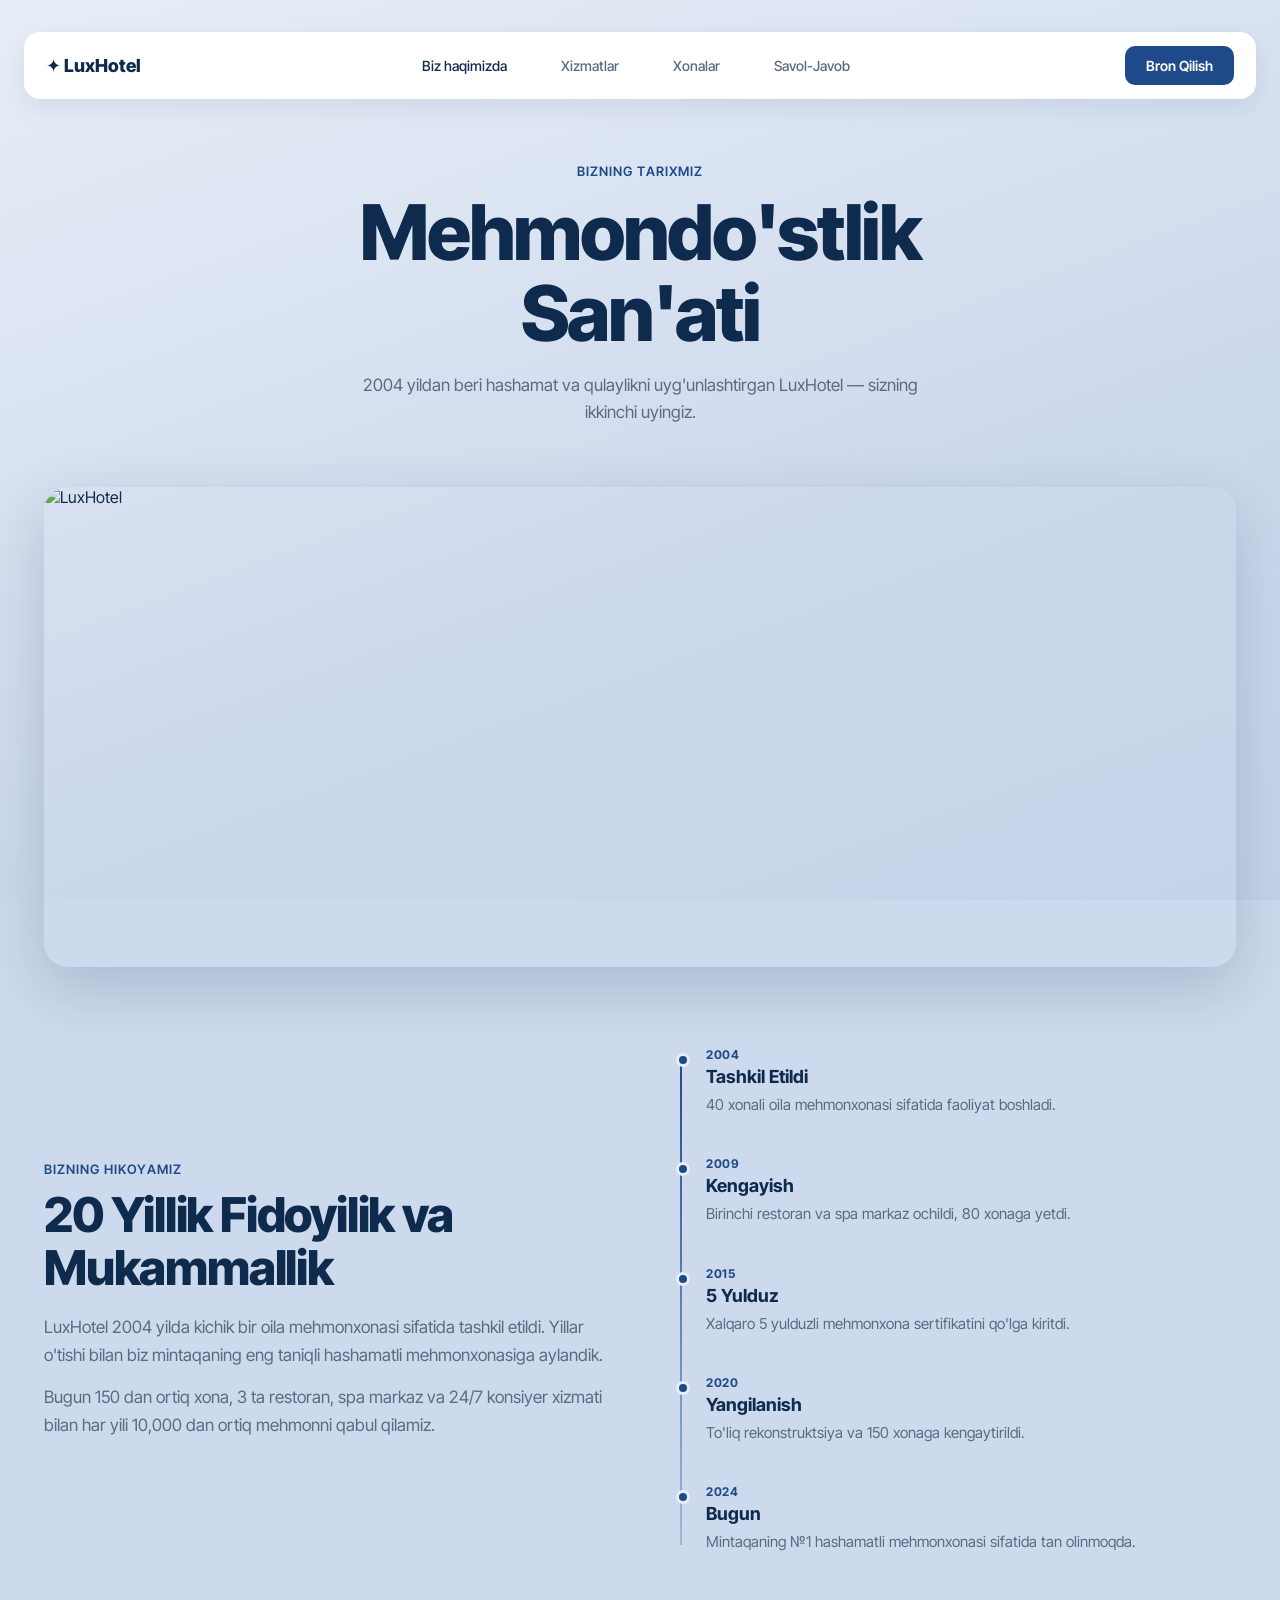
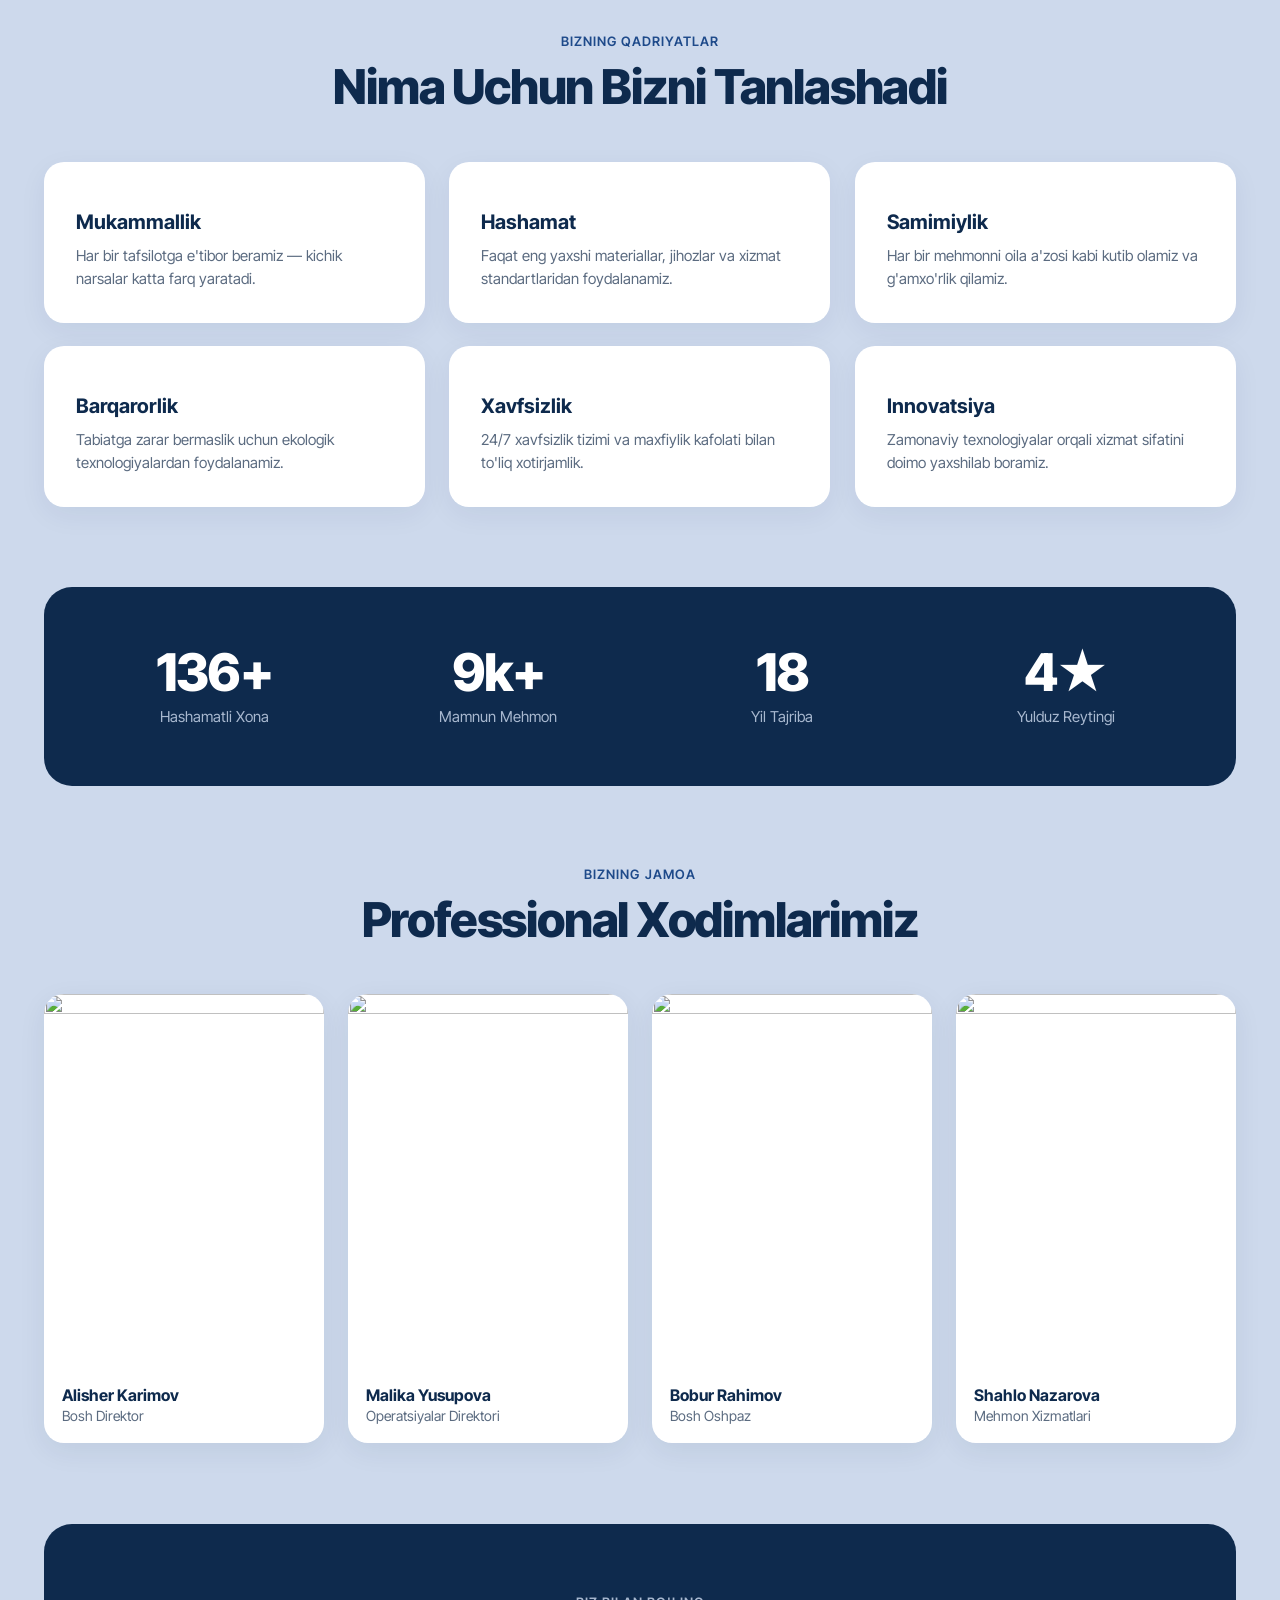
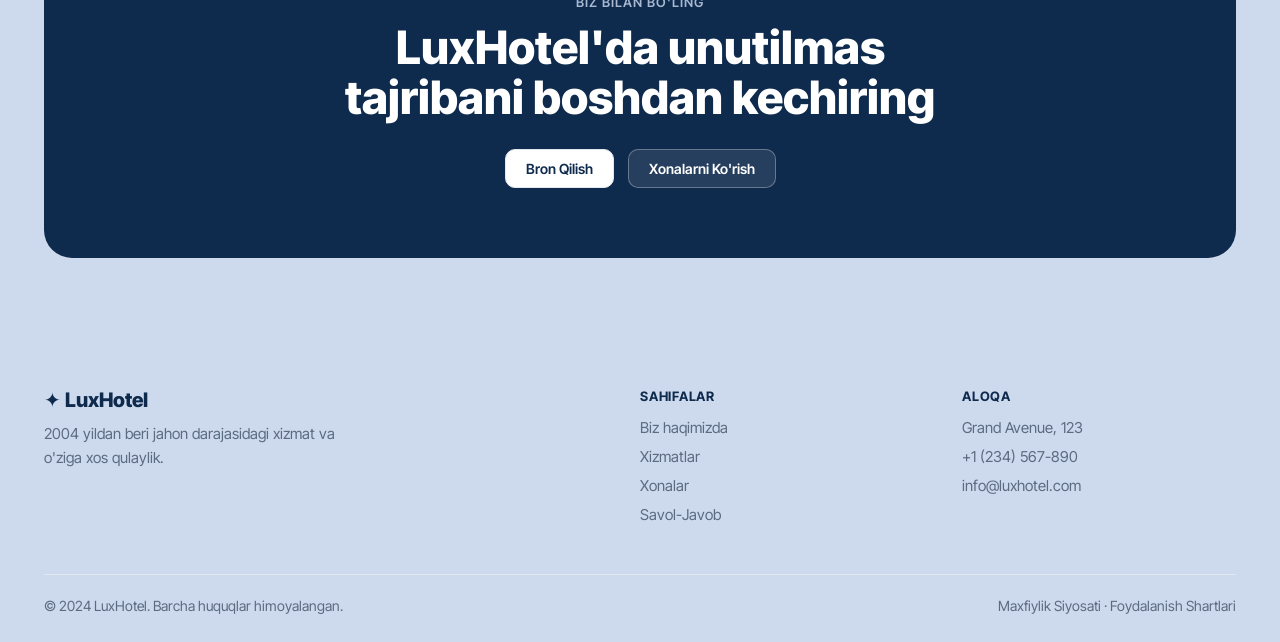
==== about.html @ 17b0aeeb "Add files via upload" ====
﻿<!DOCTYPE html>
<html lang="uz">
<head>
<meta charset="UTF-8"/>
<meta name="viewport" content="width=device-width, initial-scale=1.0"/>
<title>Biz Haqimizda — LuxHotel</title>
<link rel="preconnect" href="https://fonts.googleapis.com"/>
<link rel="preconnect" href="https://fonts.gstatic.com" crossorigin/>
<link href="https://fonts.googleapis.com/css2?family=Inter+Tight:wght@400;500;600;700;800&family=Inter:wght@300;400;500;600&display=swap" rel="stylesheet"/>
<link rel="stylesheet" href="https://iconsax.gitlab.io/i/icons.css"/>
<link rel="stylesheet" href="animate.css"/>
<style>
*,*::before,*::after{box-sizing:border-box;margin:0;padding:0}
:root{--navy:#0e2a4d;--primary:#1e4a8a;--muted:#5b6b80;--soft:#eef3fa}
html{scroll-behavior:smooth;background:#cdd9ec}
body{min-height:100vh;background:linear-gradient(160deg,#e8eef7 0%,#cdd9ec 60%,#c4d3e8 100%) fixed;background-color:#cdd9ec;color:var(--navy);font-family:"Inter Tight","Inter",system-ui,sans-serif;-webkit-font-smoothing:antialiased;overflow-x:hidden}
img{max-width:100%;display:block}
a{color:inherit;text-decoration:none}
.container{max-width:1240px;margin:0 auto;padding:0 24px}
.nav-wrap{position:sticky;top:16px;z-index:100;padding:16px 24px 0}
.nav{max-width:1240px;margin:0 auto;background:#fff;border-radius:16px;padding:14px 22px;display:flex;align-items:center;justify-content:space-between;box-shadow:0 8px 24px rgba(14,42,77,.08)}
.brand{font-weight:800;font-size:18px;color:var(--navy)}
.nav-links{display:flex;gap:24px}
.nav-links a{font-size:14px;font-weight:500;color:var(--muted);transition:.2s;display:flex;align-items:center;gap:6px;padding:8px 12px;border-radius:8px}.nav-links a:hover{background:var(--soft)}
.nav-links a:hover,.nav-links a.active{color:var(--navy)}
.btn{display:inline-flex;align-items:center;justify-content:center;border-radius:10px;padding:10px 20px;font-weight:600;font-size:14px;border:1px solid transparent;cursor:pointer;transition:.2s;font-family:inherit}
.btn-primary{background:var(--primary);color:#fff}
.btn-primary:hover{background:#173f78;transform:translateY(-1px)}
.btn-outline{background:#fff;color:var(--navy);border-color:#e3e8ef}
.btn-outline:hover{border-color:var(--primary);color:var(--primary)}
.hamburger{display:none;flex-direction:column;gap:5px;cursor:pointer;padding:6px;background:var(--primary);border-radius:10px;border:none}
.hamburger span{display:block;width:20px;height:2px;background:#fff;transition:.3s}
.hamburger.open span:nth-child(1){transform:translateY(7px) rotate(45deg)}
.hamburger.open span:nth-child(2){opacity:0}
.hamburger.open span:nth-child(3){transform:translateY(-7px) rotate(-45deg)}
.mobile-menu{display:none;position:fixed;inset:0;background:rgba(14,42,77,.6);backdrop-filter:blur(4px);z-index:99;opacity:0;transition:opacity .3s}
.mobile-menu.open{opacity:1}
.mobile-menu-panel{position:absolute;top:0;right:0;width:280px;height:100%;background:#fff;padding:80px 32px 32px;display:flex;flex-direction:column;gap:20px;transform:translateX(100%);transition:transform .35s cubic-bezier(.4,0,.2,1)}
.mobile-menu.open .mobile-menu-panel{transform:translateX(0)}
.mobile-menu-panel a{font-size:18px;font-weight:600;color:var(--navy);padding:10px 0;border-bottom:1px solid #eef2f7}
.mobile-menu-panel .btn{margin-top:10px;width:100%}
/* PAGE HERO */
.page-hero{padding:80px 0 60px;text-align:center}
.page-hero .eyebrow{color:var(--primary);font-weight:600;font-size:13px;letter-spacing:.08em;text-transform:uppercase;margin-bottom:14px}
.page-hero h1{font-size:clamp(38px,6vw,80px);font-weight:800;line-height:1.05;letter-spacing:-.03em;color:var(--navy)}
.page-hero p{max-width:600px;margin:18px auto 0;color:var(--muted);font-size:17px;line-height:1.6}
/* BLOCKS */
.block{padding:80px 0}
.h2{font-size:clamp(28px,4vw,48px);font-weight:800;line-height:1.1;letter-spacing:-.025em;color:var(--navy)}
.eyebrow{color:var(--primary);font-weight:600;font-size:13px;letter-spacing:.08em;text-transform:uppercase;margin-bottom:12px}
.lead{color:var(--muted);font-size:17px;line-height:1.65;max-width:560px}
.two-col{display:grid;grid-template-columns:1fr 1fr;gap:60px;align-items:center}
/* TIMELINE */
.timeline{position:relative;padding-left:36px}
.timeline::before{content:"";position:absolute;left:10px;top:8px;bottom:8px;width:2px;background:linear-gradient(180deg,var(--primary),#a0b8d8)}
.tl-item{position:relative;margin-bottom:40px}
.tl-item:last-child{margin-bottom:0}
.tl-dot{position:absolute;left:-30px;top:6px;width:14px;height:14px;border-radius:50%;background:var(--primary);border:3px solid #e8eef7}
.tl-year{font-size:12px;font-weight:700;color:var(--primary);letter-spacing:.06em;margin-bottom:4px}
.tl-title{font-size:18px;font-weight:700;color:var(--navy);margin-bottom:6px}
.tl-text{color:var(--muted);font-size:15px;line-height:1.55}
/* TEAM */
.team-grid{display:grid;grid-template-columns:repeat(4,1fr);gap:24px}
.team-card{background:#fff;border-radius:20px;overflow:hidden;box-shadow:0 8px 28px rgba(14,42,77,.07);transition:transform .3s,box-shadow .3s}
.team-card:hover{transform:translateY(-6px);box-shadow:0 20px 50px rgba(14,42,77,.13)}
.team-card img{width:100%;aspect-ratio:3/4;object-fit:cover;object-position:top}
.team-card .info{padding:18px}
.team-card strong{display:block;font-size:16px;color:var(--navy);font-weight:700}
.team-card span{color:var(--muted);font-size:14px}
/* VALUES */
.values-grid{display:grid;grid-template-columns:repeat(3,1fr);gap:24px}
.value-card{background:#fff;border-radius:20px;padding:32px;box-shadow:0 8px 28px rgba(14,42,77,.06);transition:transform .3s}
.value-card:hover{transform:translateY(-4px)}
.value-icon{font-size:36px;margin-bottom:16px}
.value-card h3{font-size:20px;font-weight:700;color:var(--navy);margin-bottom:10px}
.value-card p{color:var(--muted);font-size:15px;line-height:1.55}
/* STATS */
.stats{background:var(--navy);color:#fff;border-radius:28px;padding:60px 40px;display:grid;grid-template-columns:repeat(4,1fr);gap:24px;text-align:center}
.stat .num{font-size:52px;font-weight:800;letter-spacing:-.03em;line-height:1}
.stat .lbl{color:#a8b8cf;margin-top:8px;font-size:15px}
/* REVEAL */
.reveal{opacity:0;transform:translateY(36px);transition:opacity .7s ease,transform .7s ease}
.reveal.visible{opacity:1;transform:translateY(0)}
.reveal-left{opacity:0;transform:translateX(-40px);transition:opacity .7s ease,transform .7s ease}
.reveal-left.visible{opacity:1;transform:translateX(0)}
.reveal-right{opacity:0;transform:translateX(40px);transition:opacity .7s ease,transform .7s ease}
.reveal-right.visible{opacity:1;transform:translateX(0)}
/* CTA */
.cta-section{background:var(--navy);color:#fff;border-radius:28px;padding:70px 40px;text-align:center}
.cta-section h2{font-size:clamp(28px,4vw,46px);font-weight:800;max-width:600px;margin:0 auto 26px;line-height:1.1}
footer{padding:50px 0 28px}
.footer-grid{display:grid;grid-template-columns:2fr 1fr 1fr;gap:48px;margin-bottom:40px}
.footer-brand{font-weight:800;font-size:20px;color:var(--navy);margin-bottom:10px}
.footer-desc{color:var(--muted);font-size:15px;line-height:1.6;max-width:300px}
.footer-col h4{font-size:13px;font-weight:700;color:var(--navy);text-transform:uppercase;letter-spacing:.06em;margin-bottom:14px}
.footer-col a{display:block;color:var(--muted);font-size:15px;margin-bottom:10px;transition:color .2s}
.footer-col a:hover{color:var(--primary)}
.footer-bottom{border-top:1px solid #e3e8ef;padding-top:22px;display:flex;justify-content:space-between}
.footer-bottom p{color:var(--muted);font-size:14px}
@media(max-width:900px){.two-col,.values-grid{grid-template-columns:1fr}.team-grid{grid-template-columns:1fr 1fr}.stats{grid-template-columns:1fr 1fr}.footer-grid{grid-template-columns:1fr 1fr}.nav-links{display:none}.hamburger{display:flex}.mobile-menu{display:block}}
@media(max-width:600px){.team-grid{grid-template-columns:1fr 1fr}.footer-grid{grid-template-columns:1fr}.footer-bottom{flex-direction:column;gap:6px}}
</style>
</head>
<body>

<div class="mobile-menu" id="mobileMenu">
  <div class="mobile-menu-panel">
    <a href="about.html" onclick="closeMenu()"><i class="iconsax" icon-name="info-circle"></i>Biz haqimizda</a>
    <a href="services.html" onclick="closeMenu()"><i class="iconsax" icon-name="briefcase"></i>Xizmatlar</a>
    <a href="rooms.html" onclick="closeMenu()"><i class="iconsax" icon-name="home-2"></i>Xonalar</a>
    <a href="faq.html" onclick="closeMenu()"><i class="iconsax" icon-name="message-question"></i>Savol-Javob</a>
    <a href="index.html#booking" class="btn btn-primary" onclick="closeMenu()"><i class="iconsax" icon-name="calendar-1"></i>Bron Qilish</a>
  </div>
</div>

<div class="nav-wrap">
  <nav class="nav" id="mainNav">
    <a href="index.html" class="brand">✦ LuxHotel</a>
    <div class="nav-links">
      <a href="about.html" class="active"><i class="iconsax" icon-name="info-circle"></i>Biz haqimizda</a>
      <a href="services.html"><i class="iconsax" icon-name="briefcase"></i>Xizmatlar</a>
      <a href="rooms.html"><i class="iconsax" icon-name="home-2"></i>Xonalar</a>
      <a href="faq.html"><i class="iconsax" icon-name="message-question"></i>Savol-Javob</a>
    </div>
    <div style="display:flex;gap:10px;align-items:center">
      <a href="index.html#booking" class="btn btn-primary"><i class="iconsax" icon-name="calendar-1"></i>Bron Qilish</a>
      <button class="hamburger" id="hamburger" onclick="toggleMenu()"><span></span><span></span><span></span></button>
    </div>
  </nav>
</div>

<!-- PAGE HERO -->
<div class="page-hero">
  <div class="container">
    <div class="eyebrow"><i class="iconsax" icon-name="buildings-2"></i>Bizning Tarixmiz</div>
    <h1>Mehmondo'stlik<br/>San'ati</h1>
    <p>2004 yildan beri hashamat va qulaylikni uyg'unlashtirgan LuxHotel — sizning ikkinchi uyingiz.</p>
  </div>
</div>

<!-- HERO IMAGE -->
<div class="container reveal">
  <img src="https://images.unsplash.com/photo-1542314831-068cd1dbfeeb?w=1200&q=80" alt="LuxHotel" style="width:100%;border-radius:24px;height:480px;object-fit:cover;box-shadow:0 20px 60px rgba(14,42,77,.18)"/>
</div>

<!-- STORY -->
<section class="block">
  <div class="container two-col">
    <div data-anim="right">
      <div class="eyebrow"><i class="iconsax" icon-name="book-1"></i>Bizning Hikoyamiz</div>
      <h2 class="h2">20 Yillik Fidoyilik va Mukammallik</h2>
      <p class="lead" style="margin-top:18px">LuxHotel 2004 yilda kichik bir oila mehmonxonasi sifatida tashkil etildi. Yillar o'tishi bilan biz mintaqaning eng taniqli hashamatli mehmonxonasiga aylandik.</p>
      <p class="lead" style="margin-top:14px">Bugun 150 dan ortiq xona, 3 ta restoran, spa markaz va 24/7 konsiyer xizmati bilan har yili 10,000 dan ortiq mehmonni qabul qilamiz.</p>
    </div>
    <div data-anim="left">
      <div class="timeline">
        <div class="tl-item"><div class="tl-dot"></div><div class="tl-year">2004</div><div class="tl-title">Tashkil Etildi</div><div class="tl-text">40 xonali oila mehmonxonasi sifatida faoliyat boshladi.</div></div>
        <div class="tl-item"><div class="tl-dot"></div><div class="tl-year">2009</div><div class="tl-title">Kengayish</div><div class="tl-text">Birinchi restoran va spa markaz ochildi, 80 xonaga yetdi.</div></div>
        <div class="tl-item"><div class="tl-dot"></div><div class="tl-year">2015</div><div class="tl-title">5 Yulduz</div><div class="tl-text">Xalqaro 5 yulduzli mehmonxona sertifikatini qo'lga kiritdi.</div></div>
        <div class="tl-item"><div class="tl-dot"></div><div class="tl-year">2020</div><div class="tl-title">Yangilanish</div><div class="tl-text">To'liq rekonstruktsiya va 150 xonaga kengaytirildi.</div></div>
        <div class="tl-item"><div class="tl-dot"></div><div class="tl-year">2024</div><div class="tl-title">Bugun</div><div class="tl-text">Mintaqaning №1 hashamatli mehmonxonasi sifatida tan olinmoqda.</div></div>
      </div>
    </div>
  </div>
</section>

<!-- VALUES -->
<section class="block" style="padding-top:0">
  <div class="container">
    <div style="text-align:center;margin-bottom:48px" data-anim="up">
      <div class="eyebrow"><i class="iconsax" icon-name="star-1"></i>Bizning Qadriyatlar</div>
      <h2 class="h2">Nima Uchun Bizni Tanlashadi</h2>
    </div>
    <div class="values-grid" data-stagger>
      <div class="value-card reveal" style="transition-delay:.05s"><div class="value-icon"><i class="iconsax" icon-name="award" style="font-size:36px;color:var(--primary)"></i></div><h3>Mukammallik</h3><p>Har bir tafsilotga e'tibor beramiz — kichik narsalar katta farq yaratadi.</p></div>
      <div class="value-card reveal" style="transition-delay:.1s"><div class="value-icon"><i class="iconsax" icon-name="gem" style="font-size:36px;color:var(--primary)"></i></div><h3>Hashamat</h3><p>Faqat eng yaxshi materiallar, jihozlar va xizmat standartlaridan foydalanamiz.</p></div>
      <div class="value-card reveal" style="transition-delay:.15s"><div class="value-icon"><i class="iconsax" icon-name="heart" style="font-size:36px;color:var(--primary)"></i></div><h3>Samimiylik</h3><p>Har bir mehmonni oila a'zosi kabi kutib olamiz va g'amxo'rlik qilamiz.</p></div>
      <div class="value-card reveal" style="transition-delay:.2s"><div class="value-icon"><i class="iconsax" icon-name="leaf-1" style="font-size:36px;color:var(--primary)"></i></div><h3>Barqarorlik</h3><p>Tabiatga zarar bermaslik uchun ekologik texnologiyalardan foydalanamiz.</p></div>
      <div class="value-card reveal" style="transition-delay:.25s"><div class="value-icon"><i class="iconsax" icon-name="shield-tick" style="font-size:36px;color:var(--primary)"></i></div><h3>Xavfsizlik</h3><p>24/7 xavfsizlik tizimi va maxfiylik kafolati bilan to'liq xotirjamlik.</p></div>
      <div class="value-card reveal" style="transition-delay:.3s"><div class="value-icon"><i class="iconsax" icon-name="flash-1" style="font-size:36px;color:var(--primary)"></i></div><h3>Innovatsiya</h3><p>Zamonaviy texnologiyalar orqali xizmat sifatini doimo yaxshilab boramiz.</p></div>
    </div>
  </div>
</section>

<!-- STATS -->
<section class="block" style="padding-top:0">
  <div class="container">
    <div class="stats" data-anim="scale">
      <div class="stat"><div class="num" data-counter="150" data-suffix="+">0</div><div class="lbl">Hashamatli Xona</div></div>
      <div class="stat"><div class="num" data-counter="10" data-suffix="k+">0</div><div class="lbl">Mamnun Mehmon</div></div>
      <div class="stat"><div class="num" data-counter="20">0</div><div class="lbl">Yil Tajriba</div></div>
      <div class="stat"><div class="num" data-counter="5" data-suffix="★">0</div><div class="lbl">Yulduz Reytingi</div></div>
    </div>
  </div>
</section>

<!-- TEAM -->
<section class="block" style="padding-top:0">
  <div class="container">
    <div style="text-align:center;margin-bottom:48px" data-anim="up">
      <div class="eyebrow"><i class="iconsax" icon-name="people"></i>Bizning Jamoa</div>
      <h2 class="h2">Professional Xodimlarimiz</h2>
    </div>
    <div class="team-grid" data-stagger>
      <div class="team-card reveal" style="transition-delay:.05s">
        <img src="https://images.unsplash.com/photo-1560250097-0b93528c311a?w=400&q=80" alt=""/>
        <div class="info"><strong>Alisher Karimov</strong><span>Bosh Direktor</span></div>
      </div>
      <div class="team-card reveal" style="transition-delay:.1s">
        <img src="https://images.unsplash.com/photo-1573496359142-b8d87734a5a2?w=400&q=80" alt=""/>
        <div class="info"><strong>Malika Yusupova</strong><span>Operatsiyalar Direktori</span></div>
      </div>
      <div class="team-card reveal" style="transition-delay:.15s">
        <img src="https://images.unsplash.com/photo-1581091226825-a6a2a5aee158?w=400&q=80" alt=""/>
        <div class="info"><strong>Bobur Rahimov</strong><span>Bosh Oshpaz</span></div>
      </div>
      <div class="team-card reveal" style="transition-delay:.2s">
        <img src="https://images.unsplash.com/photo-1580489944761-15a19d654956?w=400&q=80" alt=""/>
        <div class="info"><strong>Shahlo Nazarova</strong><span>Mehmon Xizmatlari</span></div>
      </div>
    </div>
  </div>
</section>

<!-- CTA -->
<section class="block" style="padding-top:0">
  <div class="container">
    <div class="cta-section reveal">
      <div class="eyebrow" style="color:#a8b8cf">Biz bilan bo'ling</div>
      <h2>LuxHotel'da unutilmas tajribani boshdan kechiring</h2>
      <div style="display:flex;gap:14px;justify-content:center;flex-wrap:wrap">
        <a href="index.html#booking" class="btn btn-outline"><i class="iconsax" icon-name="calendar-1"></i>Bron Qilish</a>
        <a href="rooms.html" class="btn" style="background:rgba(255,255,255,.1);color:#fff;border-color:rgba(255,255,255,.3)">Xonalarni Ko'rish</a>
      </div>
    </div>
  </div>
</section>

<footer>
  <div class="container">
    <div class="footer-grid">
      <div>
        <div class="footer-brand">✦ LuxHotel</div>
        <p class="footer-desc">2004 yildan beri jahon darajasidagi xizmat va o'ziga xos qulaylik.</p>
      </div>
      <div class="footer-col">
        <h4>Sahifalar</h4>
        <a href="about.html">Biz haqimizda</a>
        <a href="services.html"><i class="iconsax" icon-name="briefcase"></i>Xizmatlar</a>
        <a href="rooms.html"><i class="iconsax" icon-name="home-2"></i>Xonalar</a>
        <a href="faq.html"><i class="iconsax" icon-name="message-question"></i>Savol-Javob</a>
      </div>
      <div class="footer-col">
        <h4>Aloqa</h4>
        <a href="#">Grand Avenue, 123</a>
        <a href="tel:+1234567890">+1 (234) 567-890</a>
        <a href="mailto:info@luxhotel.com">info@luxhotel.com</a>
      </div>
    </div>
    <div class="footer-bottom">
      <p>© 2024 LuxHotel. Barcha huquqlar himoyalangan.</p>
      <p>Maxfiylik Siyosati · Foydalanish Shartlari</p>
    </div>
  </div>
</footer>

<script src="animate.js"></script>
<script>
function toggleMenu(){const m=document.getElementById('mobileMenu'),h=document.getElementById('hamburger');m.classList.toggle('open');h.classList.toggle('open');document.body.style.overflow=m.classList.contains('open')?'hidden':'';}
function closeMenu(){const m=document.getElementById('mobileMenu'),h=document.getElementById('hamburger');m.classList.remove('open');h.classList.remove('open');document.body.style.overflow='';}
document.getElementById('mobileMenu').addEventListener('click',function(e){if(e.target===this)closeMenu();});
window.addEventListener('scroll',()=>{document.getElementById('mainNav').classList.toggle('scrolled',scrollY>60);});
const ro=new IntersectionObserver(e=>{e.forEach(x=>{if(x.isIntersecting){x.target.classList.add('visible');ro.unobserve(x.target);}});},{threshold:.12});
document.querySelectorAll('.reveal,.reveal-left,.reveal-right').forEach(el=>ro.observe(el));
const co=new IntersectionObserver(e=>{e.forEach(x=>{if(!x.isIntersecting)return;const el=x.target,t=+el.dataset.target,s=el.querySelector('span');let n=0;const ti=setInterval(()=>{n+=t/120;el.childNodes[0].nodeValue=Math.min(Math.floor(n),t).toLocaleString();if(n>=t)clearInterval(ti);},16);co.unobserve(x.target);});},{threshold:.5});
document.querySelectorAll('.num[data-target]').forEach(el=>co.observe(el));
</script>
</body>
</html>
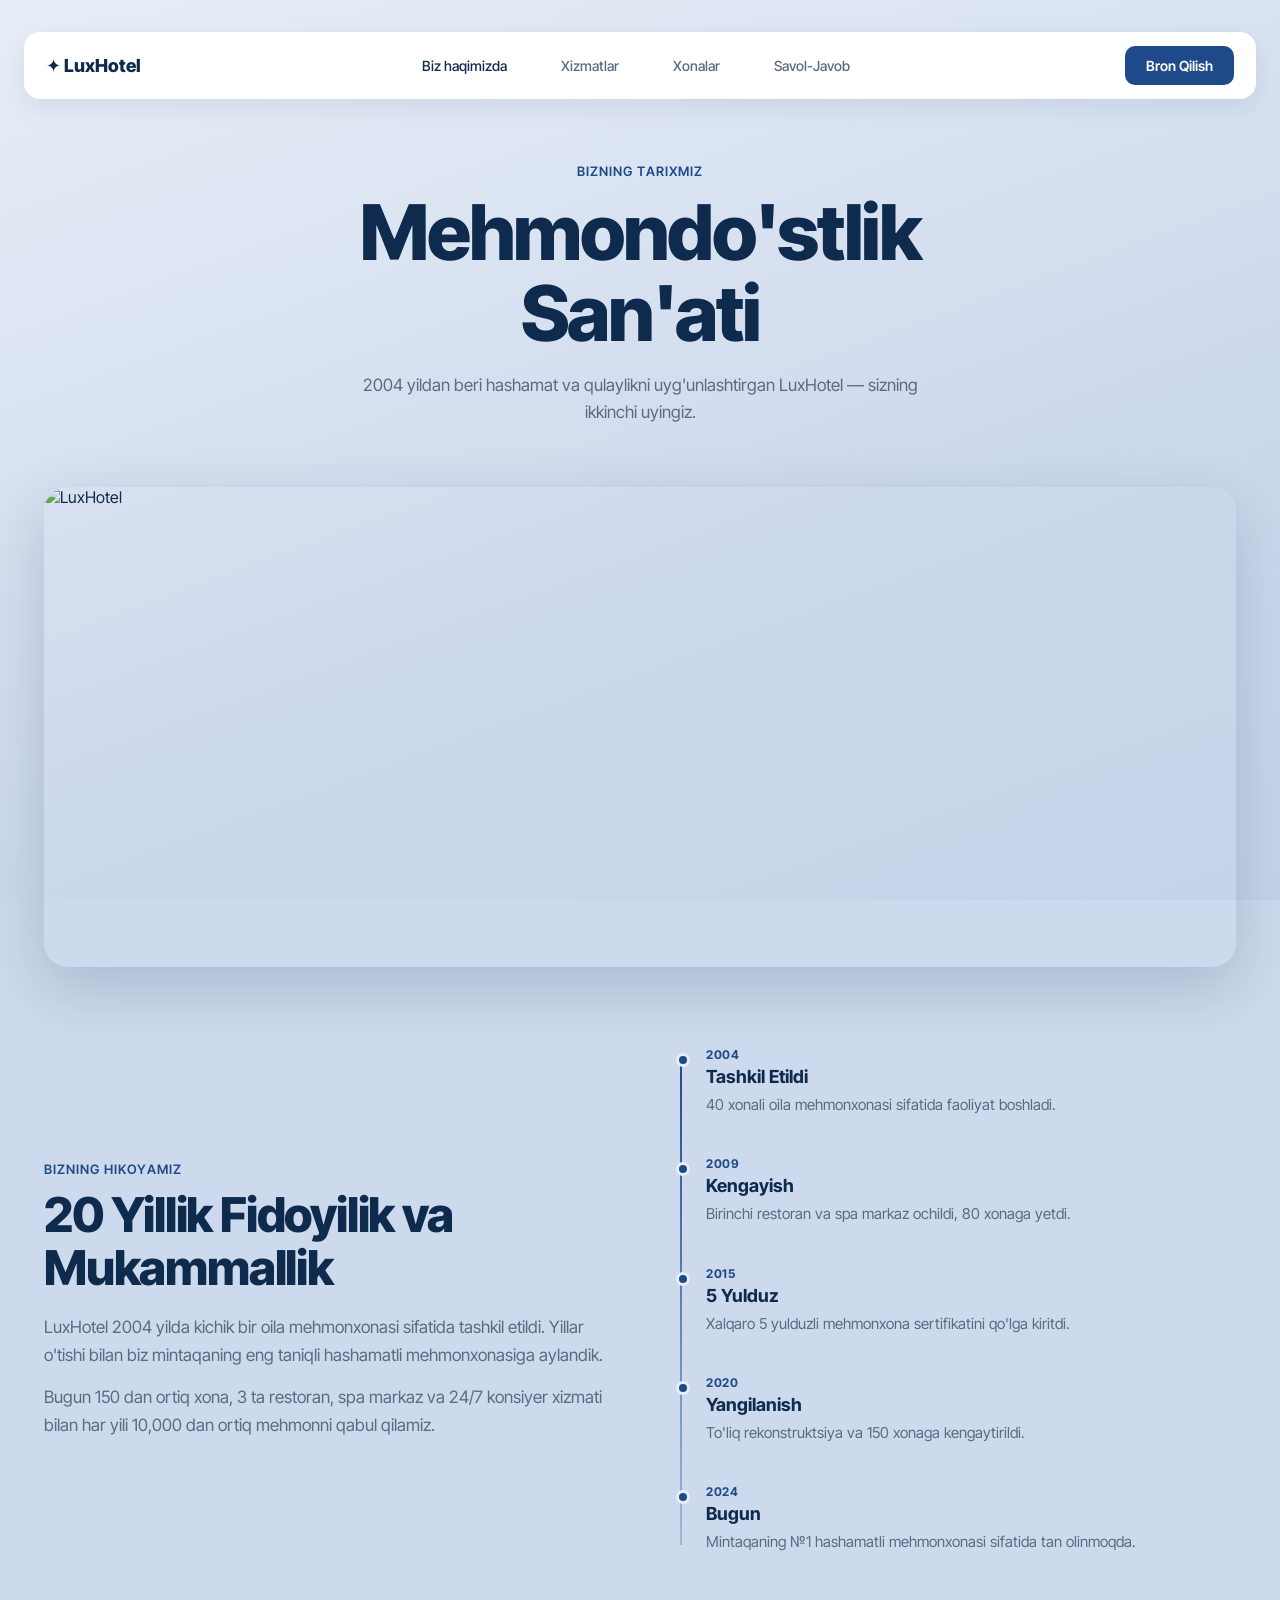
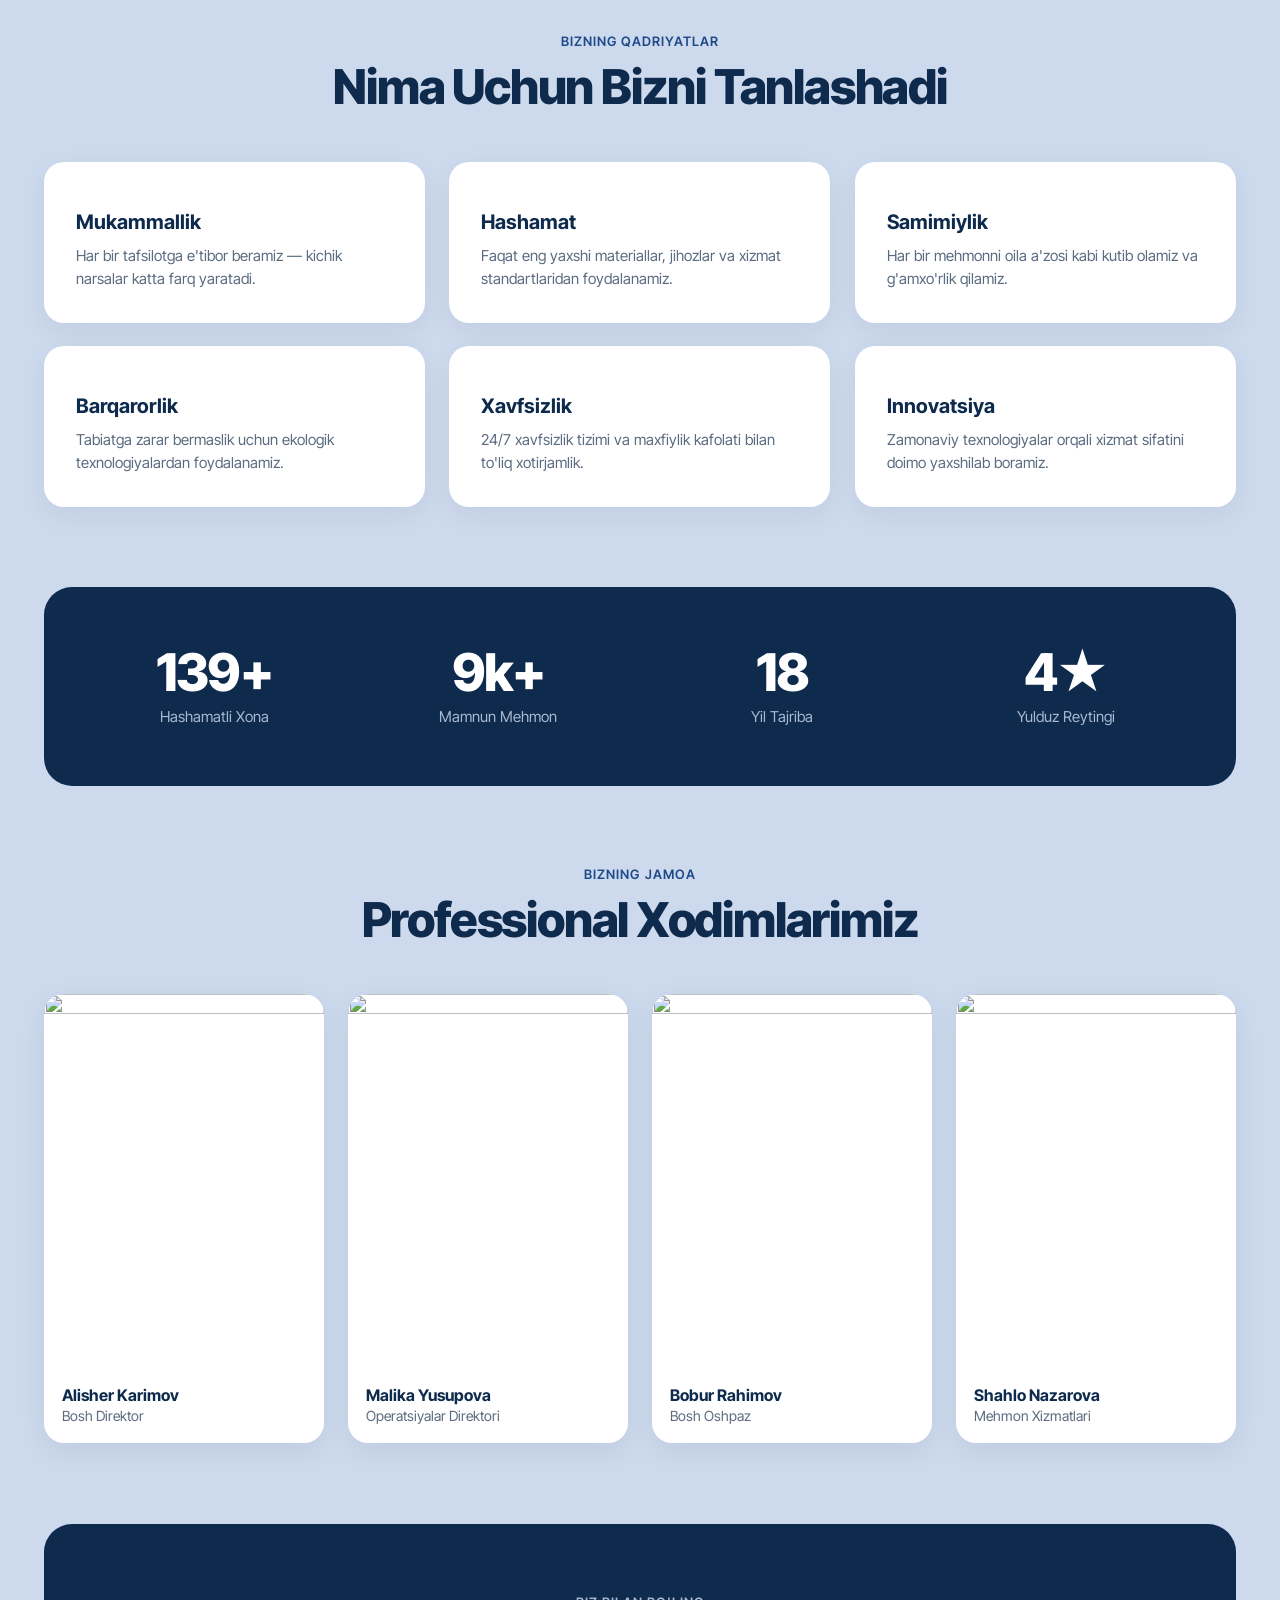
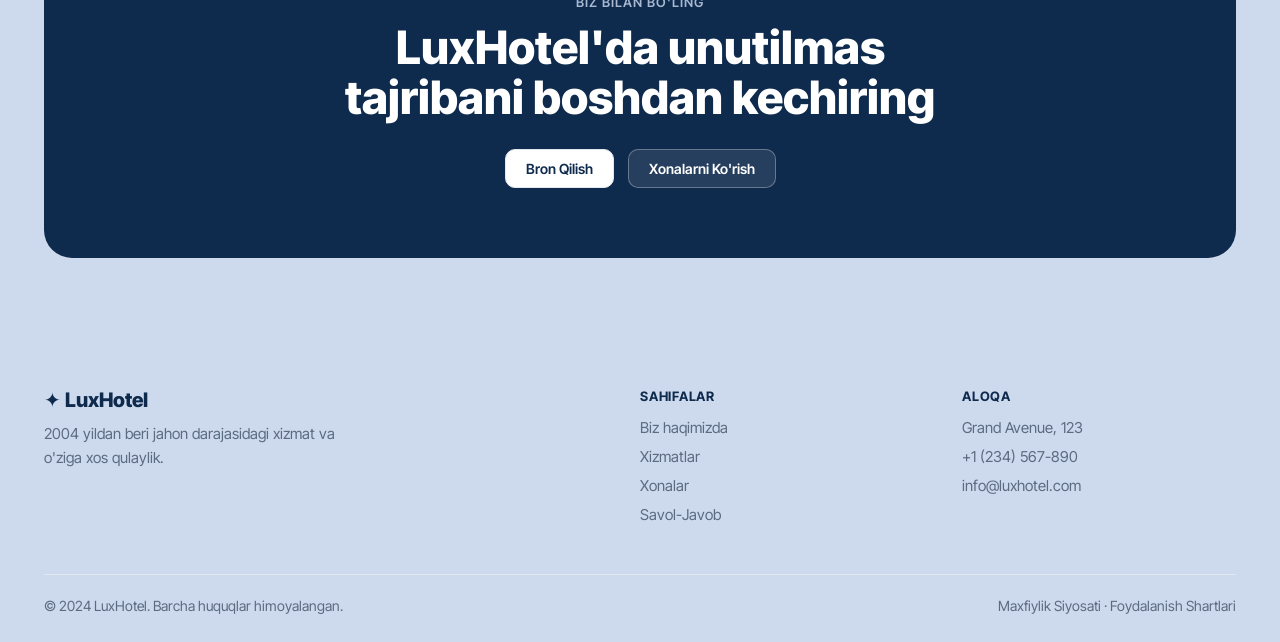
==== commit ab1a3eca: "Add files via upload" ====
--- a/about.html
+++ b/about.html
@@ -99,6 +99,27 @@
 .footer-bottom p{color:var(--muted);font-size:14px}
 @media(max-width:900px){.two-col,.values-grid{grid-template-columns:1fr}.team-grid{grid-template-columns:1fr 1fr}.stats{grid-template-columns:1fr 1fr}.footer-grid{grid-template-columns:1fr 1fr}.nav-links{display:none}.hamburger{display:flex}.mobile-menu{display:block}}
 @media(max-width:600px){.team-grid{grid-template-columns:1fr 1fr}.footer-grid{grid-template-columns:1fr}.footer-bottom{flex-direction:column;gap:6px}}
+@media(max-width:480px){
+  html,body{overflow-x:hidden;max-width:100vw}
+  *{max-width:100%;box-sizing:border-box}
+  .nav-wrap{padding:10px 12px 0}
+  .nav{padding:10px 14px;border-radius:12px}
+  .brand{font-size:15px}
+  .container{padding:0 16px}
+  .page-hero{padding:50px 0 36px}
+  .page-hero h1{font-size:clamp(28px,8vw,42px)}
+  .page-hero p{font-size:15px}
+  .block{padding:50px 0}
+  .two-col{gap:28px}
+  .values-grid{gap:14px}
+  .team-grid{grid-template-columns:1fr}
+  .stats{gap:14px}
+  .stat h3{font-size:32px}
+  .h2{font-size:clamp(24px,7vw,36px)}
+  .lead{font-size:15px}
+  .footer-grid{gap:24px}
+  .footer-bottom{font-size:13px}
+}
 </style>
 </head>
 <body>
